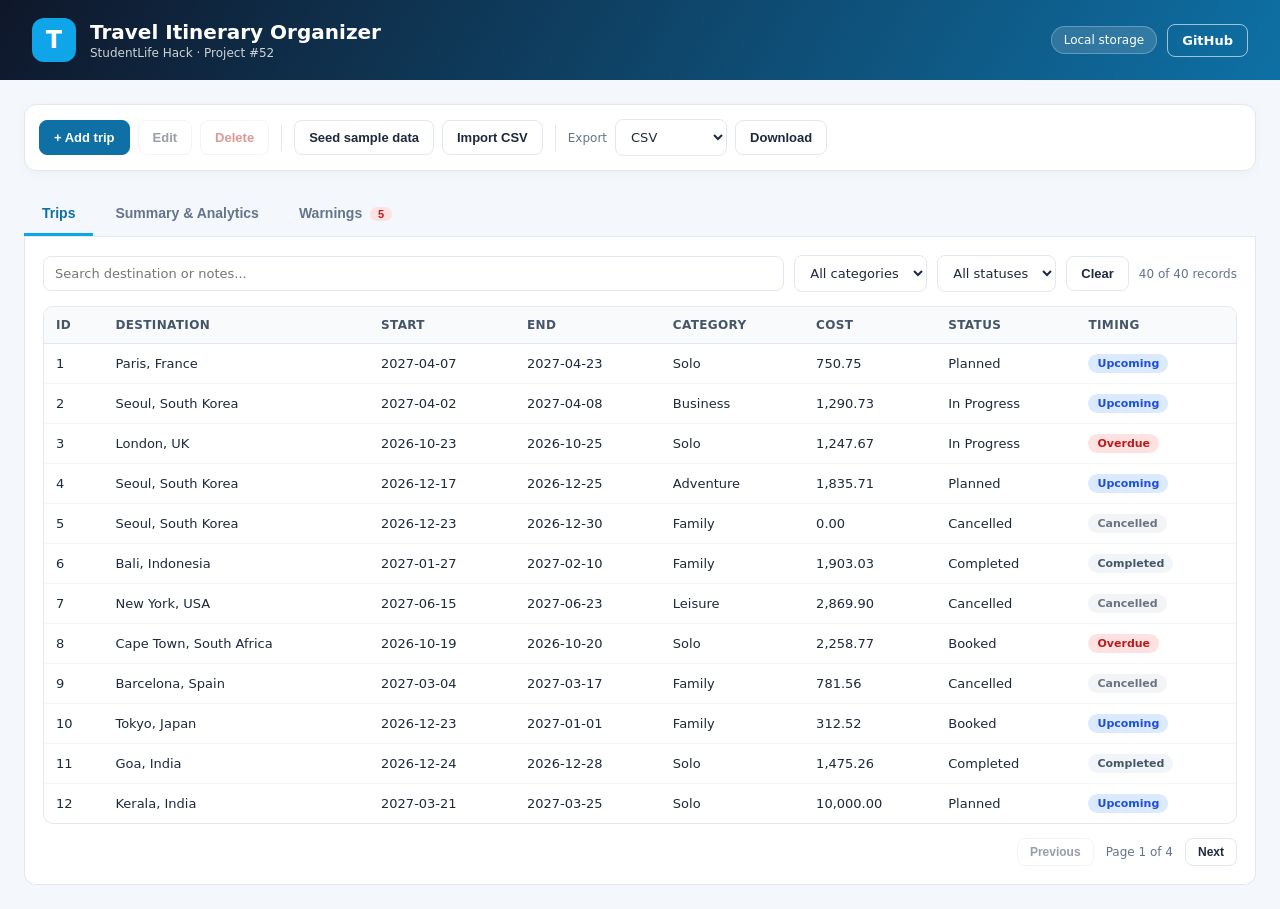
==== web/index.html @ dbdb7289 "Add interactive web app and deploy from web directory" ====
<!DOCTYPE html>
<html lang="en">
<head>
  <meta charset="UTF-8">
  <meta name="viewport" content="width=device-width, initial-scale=1.0">
  <title>Travel Itinerary Organizer</title>
  <link rel="stylesheet" href="styles.css">
</head>
<body>
  <header class="topbar">
    <div class="brand">
      <div class="logo">T</div>
      <div>
        <h1>Travel Itinerary Organizer</h1>
        <p>StudentLife Hack &middot; Project #52</p>
      </div>
    </div>
    <div class="header-actions">
      <span class="badge" id="storageBadge">Local storage</span>
      <a class="linkbtn" href="https://github.com/pottollaramcharangoud-maker/TravelItineraryOrganizer" target="_blank" rel="noopener">GitHub</a>
    </div>
  </header>

  <main class="wrap">
    <section class="toolbar">
      <button class="btn primary" id="addBtn">+ Add trip</button>
      <button class="btn" id="editBtn">Edit</button>
      <button class="btn danger" id="deleteBtn">Delete</button>
      <span class="divider"></span>
      <button class="btn" id="seedBtn">Seed sample data</button>
      <button class="btn" id="importBtn">Import CSV</button>
      <input type="file" id="importFile" accept=".csv" hidden>
      <span class="divider"></span>
      <label class="selectlabel" for="exportKind">Export</label>
      <select id="exportKind">
        <option value="csv">CSV</option>
        <option value="json">JSON</option>
        <option value="md">Markdown</option>
      </select>
      <button class="btn" id="exportBtn">Download</button>
    </section>

    <nav class="tabs">
      <button class="tab active" data-tab="trips">Trips</button>
      <button class="tab" data-tab="summary">Summary &amp; Analytics</button>
      <button class="tab" data-tab="warnings">Warnings <span class="pill" id="warningPill">0</span></button>
    </nav>

    <section class="panel active" id="panel-trips">
      <div class="filters">
        <input type="text" id="keyword" placeholder="Search destination or notes...">
        <select id="categoryFilter"><option value="">All categories</option></select>
        <select id="statusFilter"><option value="">All statuses</option></select>
        <button class="btn ghost" id="clearBtn">Clear</button>
        <span class="count" id="countLabel"></span>
      </div>
      <div class="tablewrap">
        <table id="tripTable">
          <thead>
            <tr>
              <th data-sort="id">ID</th>
              <th data-sort="destination">Destination</th>
              <th data-sort="start_date">Start</th>
              <th data-sort="end_date">End</th>
              <th data-sort="category">Category</th>
              <th data-sort="estimated_cost">Cost</th>
              <th data-sort="status">Status</th>
              <th data-sort="timing">Timing</th>
            </tr>
          </thead>
          <tbody></tbody>
        </table>
      </div>
      <div class="pagination">
        <button class="btn small" id="prevPage">Previous</button>
        <span id="pageLabel"></span>
        <button class="btn small" id="nextPage">Next</button>
      </div>
    </section>

    <section class="panel" id="panel-summary">
      <div class="metrics" id="metrics"></div>
      <div class="charts" id="charts"></div>
      <h3>Highest estimated costs</h3>
      <div class="tablewrap"><table id="topTable"><thead><tr><th>Destination</th><th>Category</th><th>Cost</th><th>Status</th></tr></thead><tbody></tbody></table></div>
    </section>

    <section class="panel" id="panel-warnings">
      <div class="tablewrap"><table id="warningTable"><thead><tr><th>ID</th><th>Destination</th><th>Warning</th></tr></thead><tbody></tbody></table></div>
    </section>
  </main>

  <div class="modal" id="modal">
    <div class="modalbox">
      <h2 id="modalTitle">Add trip</h2>
      <form id="tripForm">
        <label>Destination *<input type="text" id="fDestination" maxlength="200"></label>
        <div class="twocol">
          <label>Start date *<input type="date" id="fStart"></label>
          <label>End date *<input type="date" id="fEnd"></label>
        </div>
        <div class="twocol">
          <label>Category *<select id="fCategory"></select></label>
          <label>Status *<select id="fStatus"></select></label>
        </div>
        <label>Estimated cost *<input type="number" id="fCost" min="0" step="0.01"></label>
        <label>Notes<textarea id="fNotes" maxlength="300" rows="3"></textarea></label>
        <p class="formerror" id="formError"></p>
        <div class="modalactions">
          <button type="button" class="btn" id="cancelBtn">Cancel</button>
          <button type="submit" class="btn primary">Save trip</button>
        </div>
      </form>
    </div>
  </div>

  <div class="toast" id="toast"></div>
  <script src="app.js"></script>
</body>
</html>
---- web/styles.css ----
:root {
  --navy: #0f172a;
  --blue: #0e70a5;
  --sky: #0ea5e9;
  --ink: #1e293b;
  --muted: #64748b;
  --line: #e2e8f0;
  --bg: #f4f7fb;
  --white: #fff;
}
* { box-sizing: border-box; }
body { margin: 0; font-family: "Segoe UI", system-ui, -apple-system, sans-serif; background: var(--bg); color: var(--ink); }
.topbar { background: linear-gradient(120deg, #0f172a, #0e70a5); color: #fff; padding: 18px 32px; display: flex; align-items: center; justify-content: space-between; flex-wrap: wrap; gap: 12px; }
.brand { display: flex; align-items: center; gap: 14px; }
.logo { width: 44px; height: 44px; border-radius: 12px; background: var(--sky); display: grid; place-items: center; font-size: 24px; font-weight: 800; }
.topbar h1 { margin: 0; font-size: 20px; }
.topbar p { margin: 2px 0 0; font-size: 12px; opacity: .8; }
.header-actions { display: flex; align-items: center; gap: 10px; }
.badge { background: rgba(255,255,255,.14); border: 1px solid rgba(255,255,255,.25); padding: 6px 12px; border-radius: 20px; font-size: 12px; }
.linkbtn { color: #fff; text-decoration: none; border: 1px solid rgba(255,255,255,.6); border-radius: 8px; padding: 8px 14px; font-size: 13px; font-weight: 600; }
.linkbtn:hover { background: rgba(255,255,255,.15); }
.wrap { max-width: 1280px; margin: 0 auto; padding: 24px; }
.toolbar { background: #fff; border: 1px solid var(--line); border-radius: 12px; padding: 14px; display: flex; align-items: center; gap: 8px; flex-wrap: wrap; box-shadow: 0 2px 10px rgba(15,23,42,.04); }
.btn { border: 1px solid var(--line); background: #fff; color: var(--ink); border-radius: 8px; padding: 9px 14px; font-size: 13px; font-weight: 600; cursor: pointer; }
.btn:hover { border-color: var(--sky); color: var(--blue); }
.btn.primary { background: var(--blue); color: #fff; border-color: var(--blue); }
.btn.primary:hover { background: #0b5d88; color: #fff; }
.btn.danger { color: #b91c1c; }
.btn.danger:hover { border-color: #b91c1c; color: #b91c1c; }
.btn.ghost { background: transparent; }
.btn.small { padding: 6px 12px; font-size: 12px; }
.btn:disabled { opacity: .45; cursor: not-allowed; }
.divider { width: 1px; height: 26px; background: var(--line); margin: 0 4px; }
.selectlabel { font-size: 12px; color: var(--muted); }
select, input[type="text"], input[type="date"], input[type="number"], textarea { border: 1px solid var(--line); border-radius: 8px; padding: 9px 11px; font-size: 13px; font-family: inherit; background: #fff; color: var(--ink); }
.tabs { display: flex; gap: 4px; margin: 22px 0 0; border-bottom: 1px solid var(--line); }
.tab { border: 0; background: none; padding: 12px 18px; font-size: 14px; font-weight: 600; color: var(--muted); cursor: pointer; border-bottom: 3px solid transparent; }
.tab.active { color: var(--blue); border-bottom-color: var(--sky); }
.pill { background: #fee2e2; color: #b91c1c; border-radius: 12px; padding: 1px 8px; font-size: 11px; margin-left: 4px; }
.panel { display: none; background: #fff; border: 1px solid var(--line); border-top: 0; border-radius: 0 0 12px 12px; padding: 18px; }
.panel.active { display: block; }
.filters { display: flex; gap: 10px; align-items: center; flex-wrap: wrap; margin-bottom: 14px; }
.filters input[type="text"] { flex: 1; min-width: 220px; }
.count { margin-left: auto; color: var(--muted); font-size: 12px; }
.tablewrap { overflow-x: auto; border: 1px solid var(--line); border-radius: 10px; }
table { width: 100%; border-collapse: collapse; font-size: 13px; }
th { background: #f8fafc; text-align: left; padding: 11px 12px; color: #475569; font-size: 12px; text-transform: uppercase; letter-spacing: .03em; cursor: pointer; white-space: nowrap; border-bottom: 1px solid var(--line); }
td { padding: 10px 12px; border-bottom: 1px solid #f1f5f9; white-space: nowrap; }
tbody tr:last-child td { border-bottom: 0; }
tbody tr.selected { background: #e0f2fe; }
tbody tr:hover { background: #f8fafc; }
.tag { display: inline-block; padding: 3px 9px; border-radius: 12px; font-size: 11px; font-weight: 700; }
.tag.Overdue, .tag.Invalid { background: #fee2e2; color: #b91c1c; }
.tag.Ongoing { background: #dcfce7; color: #15803d; }
.tag.Upcoming { background: #dbeafe; color: #1d4ed8; }
.tag.Completed { background: #f1f5f9; color: #475569; }
.tag.Cancelled { background: #f3f4f6; color: #6b7280; }
.pagination { display: flex; align-items: center; justify-content: flex-end; gap: 12px; margin-top: 14px; font-size: 12px; color: var(--muted); }
.metrics { display: grid; grid-template-columns: repeat(auto-fit, minmax(170px, 1fr)); gap: 12px; margin-bottom: 22px; }
.metric { background: var(--bg); border: 1px solid var(--line); border-radius: 10px; padding: 16px; }
.metric span { display: block; font-size: 11px; text-transform: uppercase; letter-spacing: .04em; color: var(--muted); }
.metric strong { display: block; font-size: 22px; margin-top: 6px; color: var(--navy); }
.charts { display: grid; grid-template-columns: repeat(auto-fit, minmax(260px, 1fr)); gap: 16px; margin-bottom: 22px; }
.chart { border: 1px solid var(--line); border-radius: 10px; padding: 16px; }
.chart h3 { margin: 0 0 12px; font-size: 14px; color: var(--blue); }
.barrow { display: grid; grid-template-columns: 92px 1fr 34px; align-items: center; gap: 8px; margin: 7px 0; font-size: 12px; }
.bartrack { background: #eef2f7; border-radius: 6px; height: 12px; overflow: hidden; }
.barfill { height: 100%; background: linear-gradient(90deg, var(--sky), var(--blue)); border-radius: 6px; }
.panel h3 { font-size: 15px; margin: 18px 0 10px; }
.modal { display: none; position: fixed; inset: 0; background: rgba(15,23,42,.55); align-items: center; justify-content: center; padding: 20px; z-index: 20; }
.modal.open { display: flex; }
.modalbox { background: #fff; border-radius: 14px; padding: 24px; width: min(520px, 100%); box-shadow: 0 20px 60px rgba(15,23,42,.3); max-height: 92vh; overflow-y: auto; }
.modalbox h2 { margin: 0 0 18px; font-size: 20px; color: var(--navy); }
.modalbox label { display: block; font-size: 12px; font-weight: 600; color: #475569; margin-bottom: 12px; }
.modalbox input, .modalbox select, .modalbox textarea { display: block; width: 100%; margin-top: 5px; }
.twocol { display: grid; grid-template-columns: 1fr 1fr; gap: 12px; }
.formerror { color: #b91c1c; font-size: 12px; min-height: 18px; margin: 0; }
.modalactions { display: flex; justify-content: flex-end; gap: 10px; margin-top: 16px; }
.toast { position: fixed; bottom: 24px; right: 24px; background: var(--navy); color: #fff; padding: 12px 18px; border-radius: 10px; font-size: 13px; opacity: 0; transform: translateY(10px); transition: .25s; pointer-events: none; z-index: 30; }
.toast.show { opacity: 1; transform: translateY(0); }
footer { text-align: center; color: var(--muted); font-size: 12px; padding: 24px; }
@media (max-width: 640px) { .wrap { padding: 12px; } .topbar { padding: 14px; } .twocol { grid-template-columns: 1fr; } }
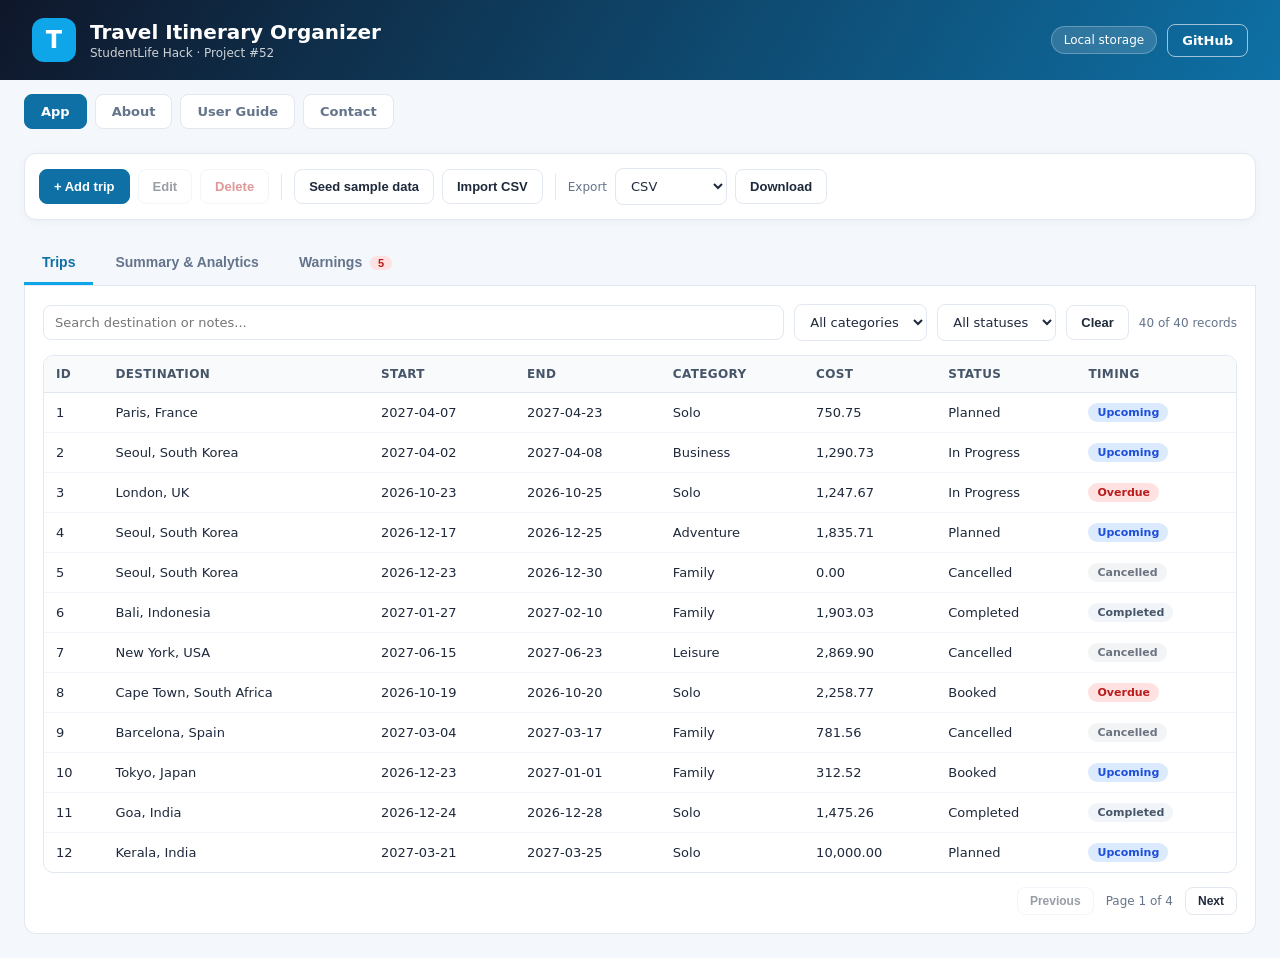
==== commit 1776f699: "Add About, User Guide and Contact pages with shared navigation" ====
--- a/web/index.html
+++ b/web/index.html
@@ -4,6 +4,10 @@
   <meta charset="UTF-8">
   <meta name="viewport" content="width=device-width, initial-scale=1.0">
   <title>Travel Itinerary Organizer</title>
+  <meta name="theme-color" content="#0e70a5">
+  <meta name="description" content="Organize travel itineraries with validation, analytics and offline access.">
+  <link rel="manifest" href="manifest.json">
+  <link rel="icon" href="icon.svg" type="image/svg+xml">
   <link rel="stylesheet" href="styles.css">
 </head>
 <body>
@@ -16,10 +20,18 @@
       </div>
     </div>
     <div class="header-actions">
+      <button class="linkbtn" id="installBtn" hidden>Install app</button>
       <span class="badge" id="storageBadge">Local storage</span>
       <a class="linkbtn" href="https://github.com/pottollaramcharangoud-maker/TravelItineraryOrganizer" target="_blank" rel="noopener">GitHub</a>
     </div>
   </header>
+
+  <nav class="site-nav">
+    <a class="active" href="index.html">App</a>
+    <a href="about.html">About</a>
+    <a href="guide.html">User Guide</a>
+    <a href="contact.html">Contact</a>
+  </nav>
 
   <main class="wrap">
     <section class="toolbar">
--- a/web/styles.css
+++ b/web/styles.css
@@ -79,4 +79,24 @@
 .toast { position: fixed; bottom: 24px; right: 24px; background: var(--navy); color: #fff; padding: 12px 18px; border-radius: 10px; font-size: 13px; opacity: 0; transform: translateY(10px); transition: .25s; pointer-events: none; z-index: 30; }
 .toast.show { opacity: 1; transform: translateY(0); }
 footer { text-align: center; color: var(--muted); font-size: 12px; padding: 24px; }
-@media (max-width: 640px) { .wrap { padding: 12px; } .topbar { padding: 14px; } .twocol { grid-template-columns: 1fr; } }
+.site-nav { max-width: 1280px; margin: 0 auto; padding: 14px 24px 0; display: flex; gap: 8px; flex-wrap: wrap; }
+.site-nav a { padding: 9px 16px; border-radius: 8px; text-decoration: none; font-size: 13px; font-weight: 600; color: var(--muted); border: 1px solid var(--line); background: #fff; }
+.site-nav a:hover { color: var(--blue); border-color: var(--sky); }
+.site-nav a.active { color: #fff; background: var(--blue); border-color: var(--blue); }
+.page { max-width: 1040px; margin: 0 auto; padding: 28px 24px 60px; }
+.page-hero { background: linear-gradient(120deg, #0f172a, #0e70a5); color: #fff; border-radius: 14px; padding: 34px; margin-bottom: 26px; }
+.page-hero h2 { margin: 0 0 10px; font-size: 28px; }
+.page-hero p { margin: 0; max-width: 700px; line-height: 1.6; opacity: .9; }
+.page h3 { font-size: 18px; margin: 30px 0 14px; color: var(--navy); }
+.page p, .page li { line-height: 1.7; color: #475569; }
+.page-grid { display: grid; grid-template-columns: repeat(auto-fit, minmax(240px, 1fr)); gap: 14px; }
+.page-card { background: #fff; border: 1px solid var(--line); border-radius: 12px; padding: 18px; box-shadow: 0 2px 8px rgba(15,23,42,.04); }
+.page-card h4 { margin: 0 0 8px; color: var(--blue); font-size: 15px; }
+.page-card p { margin: 0; font-size: 13px; }
+.page-table { width: 100%; border-collapse: collapse; background: #fff; border: 1px solid var(--line); border-radius: 10px; overflow: hidden; font-size: 13px; }
+.page-table th { background: #f8fafc; text-align: left; padding: 10px 12px; color: #475569; cursor: default; }
+.page-table td { padding: 10px 12px; border-top: 1px solid #f1f5f9; }
+.contact-form { max-width: 520px; background: #fff; border: 1px solid var(--line); border-radius: 12px; padding: 20px; }
+.contact-form label { display: block; font-size: 12px; font-weight: 600; margin-bottom: 12px; color: #475569; }
+.contact-form input, .contact-form textarea { display: block; width: 100%; margin-top: 5px; }
+@media (max-width: 640px) { .wrap { padding: 12px; } .topbar { padding: 14px; } .twocol { grid-template-columns: 1fr; } .page { padding: 18px 14px 40px; } }
